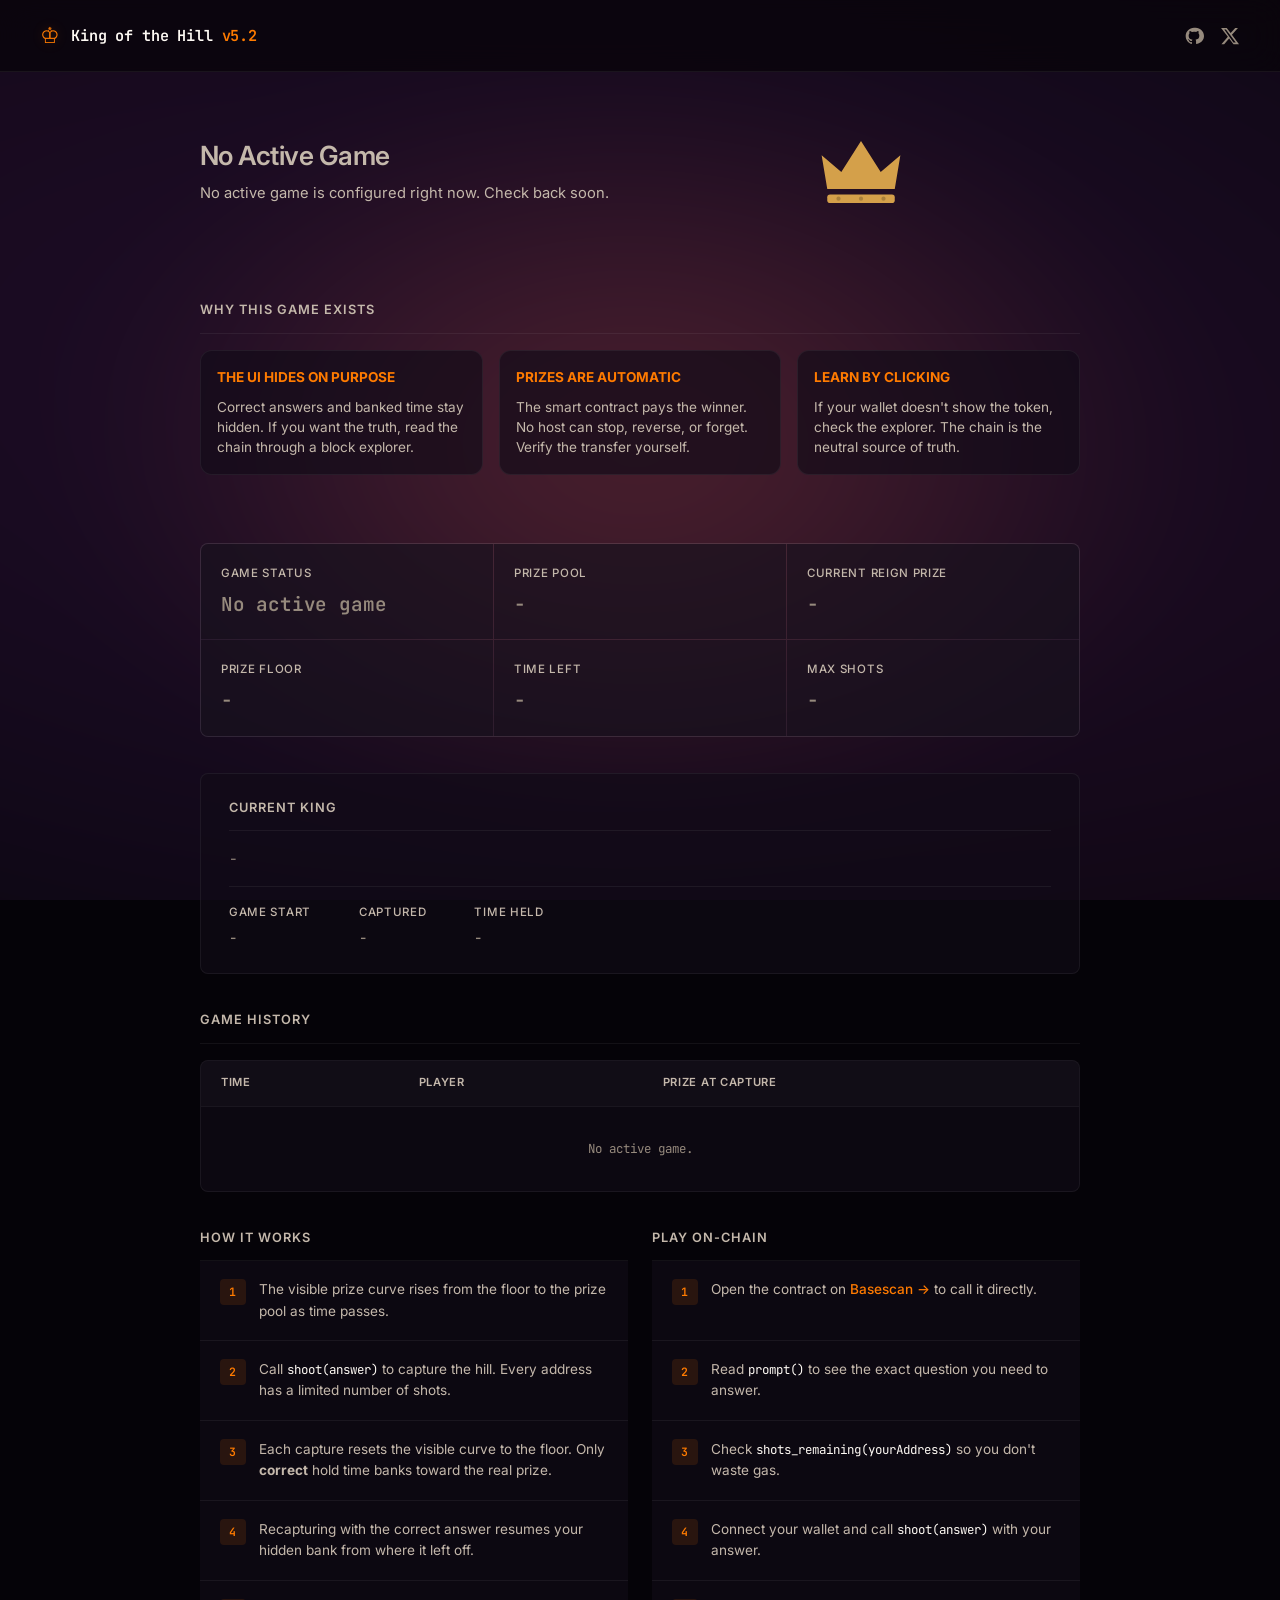
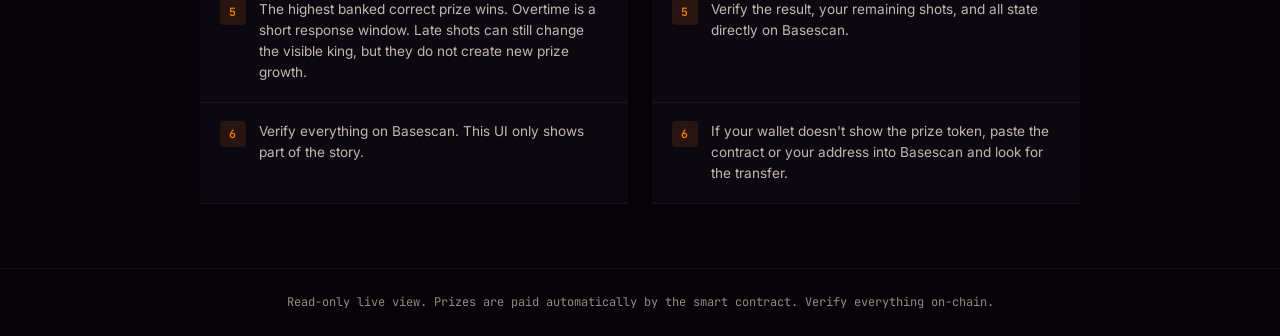
==== site/demo.html @ 146caf65 "demo: add demo.html with proposed copy and why-section" ====
<!DOCTYPE html>
<html lang="en">
<head>
  <meta charset="UTF-8" />
  <meta name="viewport" content="width=device-width, initial-scale=1.0" />
  <title>King of the Hill v5.2</title>
  <link rel="preconnect" href="https://fonts.googleapis.com">
  <link rel="preconnect" href="https://fonts.gstatic.com" crossorigin>
  <link href="https://fonts.googleapis.com/css2?family=Inter:wght@400;500;600&family=JetBrains+Mono:wght@400;500;600&display=swap" rel="stylesheet">
  <link rel="icon" type="image/svg+xml" href="favicon.svg" />
  <link rel="stylesheet" href="styles.css?v=15" />
  <style>
    .why-section { margin: 2rem 0; }
    .why-grid {
      display: grid;
      grid-template-columns: repeat(3, 1fr);
      gap: 1rem;
      margin-top: 1rem;
    }
    .why-card {
      background: var(--surface);
      border: 1px solid var(--grid-line);
      border-radius: 12px;
      padding: 1rem;
    }
    .why-card h4 {
      margin: 0 0 0.5rem;
      font-size: 0.85rem;
      text-transform: uppercase;
      color: var(--accent);
    }
    .why-card p {
      margin: 0;
      font-size: 0.85rem;
      color: var(--text-secondary);
      line-height: 1.5;
    }
    @media (max-width: 720px) {
      .why-grid { grid-template-columns: 1fr; }
    }
  </style>
  <script src="assets/ethers.umd.min.js"></script>
</head>
<body>
  <canvas id="gl"></canvas>

  <header class="site-header">
    <div class="brand">
      <span class="crown">♔</span>
      <h1>King of the Hill <span class="version">v5.2</span></h1>
    </div>
    <nav class="social-links" aria-label="Social links">
      <a href="https://github.com/jorphex/qacontract" target="_blank" rel="noopener" aria-label="GitHub">
        <svg viewBox="0 0 24 24" aria-hidden="true"><path d="M12 2C6.477 2 2 6.477 2 12c0 4.418 2.865 8.166 6.839 9.489.5.092.682-.217.682-.483 0-.237-.009-.868-.013-1.703-2.782.605-3.369-1.34-3.369-1.34-.454-1.156-1.11-1.464-1.11-1.464-.908-.62.069-.607.069-.607 1.003.07 1.531 1.03 1.531 1.03.892 1.529 2.341 1.088 2.91.832.091-.647.35-1.088.636-1.338-2.22-.253-4.555-1.11-4.555-4.943 0-1.091.39-1.984 1.03-2.683-.103-.253-.447-1.272.098-2.65 0 0 .84-.269 2.75 1.025A9.578 9.578 0 0112 6.836c.85.004 1.705.114 2.504.336 1.909-1.294 2.747-1.025 2.747-1.025.547 1.378.203 2.397.1 2.65.64.699 1.028 1.592 1.028 2.683 0 3.842-2.339 4.687-4.566 4.935.359.309.678.919.678 1.852 0 1.338-.012 2.419-.012 2.747 0 .268.18.579.688.481C21.138 20.163 24 16.418 24 12c0-5.523-4.477-10-10-10z"/></svg>
      </a>
      <a href="https://x.com/JxyHelper" target="_blank" rel="noopener" aria-label="X">
        <svg viewBox="0 0 24 24" aria-hidden="true"><path d="M18.244 2.25h3.308l-7.227 8.26 8.502 11.24H16.17l-5.214-6.817L4.99 21.75H1.68l7.73-8.835L1.254 2.25H8.08l4.713 6.231 5.45-6.231zm-1.161 17.52h1.833L7.084 4.126H5.117l10.966 15.644z"/></svg>
      </a>
    </nav>
  </header>

  <div class="site-notice">
    This UI reflects the contract's state, but always verify directly on Basescan before acting.
  </div>

  <main class="container">
    <section class="hero">
      <div class="hero-top">
        <div class="hero-text">
          <h2>Get paid to learn Web3</h2>
          <p>
            This is a live, on-chain game. Shoot the current king with an answer. Whoever holds the hill correctly for
            the longest time wins tokens. The UI won't tell you everything. That's intentional. If you want the real
            picture, read the chain through a block explorer.
          </p>
        </div>

        <div class="hero-crown" aria-label="King change animation">
          <div class="crown-wrap" id="crownWrap">
            <svg class="crown-svg" id="activeCrown" viewBox="0 0 64 64" xmlns="http://www.w3.org/2000/svg">
              <path d="M8 44 L4 20 L18 32 L32 10 L46 32 L60 20 L56 44 Z" />
              <rect x="8" y="48" width="48" height="6" rx="2" />
              <circle cx="16" cy="51" r="1.5" fill="rgba(0,0,0,0.2)" />
              <circle cx="32" cy="51" r="1.5" fill="rgba(0,0,0,0.2)" />
              <circle cx="48" cy="51" r="1.5" fill="rgba(0,0,0,0.2)" />
            </svg>
            <svg class="crack-overlay" viewBox="0 0 48 48">
              <line x1="24" y1="8" x2="20" y2="20" />
              <line x1="20" y1="20" x2="28" y2="28" />
              <line x1="20" y1="20" x2="14" y2="26" />
              <line x1="28" y1="28" x2="34" y2="36" />
            </svg>
            <div class="impact-flash"></div>
            <div class="fragment"></div>
            <div class="fragment"></div>
            <div class="fragment"></div>
            <div class="fragment"></div>
            <div class="fragment"></div>
            <svg class="new-crown" id="newCrown" viewBox="0 0 64 64" xmlns="http://www.w3.org/2000/svg">
              <path d="M8 44 L4 20 L18 32 L32 10 L46 32 L60 20 L56 44 Z" />
              <rect x="8" y="48" width="48" height="6" rx="2" />
              <circle cx="16" cy="51" r="1.5" fill="rgba(0,0,0,0.2)" />
              <circle cx="32" cy="51" r="1.5" fill="rgba(0,0,0,0.2)" />
              <circle cx="48" cy="51" r="1.5" fill="rgba(0,0,0,0.2)" />
            </svg>
          </div>
        </div>
      </div>
      <div class="hero-viz">
        <canvas id="prize-canvas"></canvas>
      </div>
    </section>

    <section class="why-section">
      <div class="section-header"><h3>Why this game exists</h3></div>
      <div class="why-grid">
        <div class="why-card">
          <h4>The UI hides on purpose</h4>
          <p>Correct answers and banked time stay hidden. If you want the truth, read the chain through a block explorer.</p>
        </div>
        <div class="why-card">
          <h4>Prizes are automatic</h4>
          <p>The smart contract pays the winner. No host can stop, reverse, or forget. Verify the transfer yourself.</p>
        </div>
        <div class="why-card">
          <h4>Learn by clicking</h4>
          <p>If your wallet doesn't show the token, check the explorer. The chain is the neutral source of truth.</p>
        </div>
      </div>
    </section>

    <section class="stats-section">
      <div class="stats-grid">
        <div class="stat-card" id="stat-status">
          <div class="stat-label">Game Status</div>
          <div class="stat-value" id="status">-</div>
        </div>
        <div class="stat-card" id="stat-pool">
          <div class="stat-label">Prize Pool</div>
          <div class="stat-value" id="pool">-</div>
        </div>
        <div class="stat-card" id="stat-prize">
          <div class="stat-label" id="prize-label">Current Reign Prize</div>
          <div class="stat-value" id="prize">-</div>
        </div>
        <div class="stat-card" id="stat-floor">
          <div class="stat-label">Prize Floor</div>
          <div class="stat-value" id="floor">-</div>
        </div>
        <div class="stat-card" id="stat-timer">
          <div class="stat-label">Time Left</div>
          <div class="stat-value" id="timer">-</div>
        </div>
        <div class="stat-card" id="stat-shots">
          <div class="stat-label">Max Shots</div>
          <div class="stat-value" id="max-shots">-</div>
        </div>
      </div>
    </section>

    <section class="king-section">
      <div class="section-header">
        <h3 id="king-heading">Current King</h3>
      </div>
      <div class="king-address" id="king">-</div>
      <div class="winner-prize" id="winner-prize">
        <span class="winner-prize-label">Winner Prize</span>
        <span class="winner-prize-value" id="winner-prize-value">-</span>
      </div>
      <div class="king-details">
        <div class="king-detail">
          <span class="king-detail-label">Game Start</span>
          <span class="king-detail-value" id="game-start">-</span>
        </div>
        <div class="king-detail">
          <span class="king-detail-label" id="king-since-label">Captured</span>
          <span class="king-detail-value" id="king-since">-</span>
        </div>
        <div class="king-detail">
          <span class="king-detail-label" id="king-held-label">Time Held</span>
          <span class="king-detail-value" id="king-held">-</span>
        </div>
      </div>
    </section>

    <section class="history-section">
      <div class="section-header">
        <h3>Game History</h3>
      </div>
      <div class="table-wrap">
        <table id="history">
          <thead>
            <tr>
              <th>Time</th>
              <th>Player</th>
              <th title="Visible prize immediately before this capture">Prize at Capture</th>
            </tr>
          </thead>
          <tbody id="history-body">
            <tr class="history-empty"><td colspan="3">No captures yet.</td></tr>
          </tbody>
        </table>
      </div>
    </section>

    <section class="rules-pair">
      <div class="section-header"><h3>How It Works</h3></div>
      <div class="section-header"><h3>Play on-chain</h3></div>

      <div class="rule-card"><span class="rule-num">1</span><p>The visible prize curve rises from the floor to the prize pool as time passes.</p></div>
      <div class="rule-card"><span class="rule-num">1</span><p>Open the contract on <a id="basescan-link" href="#" target="_blank" rel="noopener">Basescan →</a> to call it directly.</p></div>

      <div class="rule-card"><span class="rule-num">2</span><p>Call <code>shoot(answer)</code> to capture the hill. Every address has a limited number of shots.</p></div>
      <div class="rule-card"><span class="rule-num">2</span><p>Read <code>prompt()</code> to see the exact question you need to answer.</p></div>

      <div class="rule-card"><span class="rule-num">3</span><p>Each capture resets the visible curve to the floor. Only <strong>correct</strong> hold time banks toward the real prize.</p></div>
      <div class="rule-card"><span class="rule-num">3</span><p>Check <code>shots_remaining(yourAddress)</code> so you don't waste gas.</p></div>

      <div class="rule-card"><span class="rule-num">4</span><p>Recapturing with the correct answer resumes your hidden bank from where it left off.</p></div>
      <div class="rule-card"><span class="rule-num">4</span><p>Connect your wallet and call <code>shoot(answer)</code> with your answer.</p></div>

      <div class="rule-card"><span class="rule-num">5</span><p>The highest banked correct prize wins. Overtime is a short response window. Late shots can still change the visible king, but they do not create new prize growth.</p></div>
      <div class="rule-card"><span class="rule-num">5</span><p>Verify the result, your remaining shots, and all state directly on Basescan.</p></div>

      <div class="rule-card"><span class="rule-num">6</span><p>Verify everything on Basescan. This UI only shows part of the story.</p></div>
      <div class="rule-card"><span class="rule-num">6</span><p>If your wallet doesn't show the prize token, paste the contract or your address into Basescan and look for the transfer.</p></div>
    </section>
  </main>

  <footer class="site-footer">
    <p>Read-only live view. Prizes are paid automatically by the smart contract. Verify everything on-chain.</p>
  </footer>

  <script type="module" src="app.js?v=16"></script>
</body>
</html>
---- site/styles.css ----
:root {
  --bg: #050308;
  --surface: rgba(18, 12, 24, 0.65);
  --surface-hover: rgba(24, 18, 32, 0.8);
  --text: #fffbf5;
  --text-secondary: #c4b8ab;
  --text-muted: #968a7d;
  --grid-line: rgba(255, 251, 245, 0.06);
  --accent: #ff7b00;
  --accent-dim: rgba(255, 123, 0, 0.12);
  --accent-glow: rgba(255, 123, 0, 0.22);
  --gold: #d4a04a;
  --radius: 8px;
}

* {
  margin: 0;
  padding: 0;
  box-sizing: border-box;
}

html, body {
  height: 100%;
}

body {
  font-family: 'Inter', -apple-system, BlinkMacSystemFont, sans-serif;
  background: var(--bg);
  color: var(--text);
  line-height: 1.6;
  font-size: 0.9rem;
  overflow-x: hidden;
  -webkit-font-smoothing: antialiased;
}

/* Monospace for data */
.stat-value, .king-address, .king-detail-value,
.version, .rule-num {
  font-family: 'JetBrains Mono', monospace;
}

/* WebGL canvas behind everything */
#gl {
  position: fixed;
  top: 0;
  left: 0;
  width: 100%;
  height: 100%;
  z-index: 0;
  pointer-events: none;
}

/* ── Header ─────────────────────────────────────── */
.site-header {
  position: sticky;
  top: 0;
  z-index: 20;
  display: flex;
  align-items: center;
  justify-content: space-between;
  padding: 1.15rem 2.5rem;
  background: rgba(8, 5, 10, 0.75);
  backdrop-filter: blur(16px);
  -webkit-backdrop-filter: blur(16px);
  border-bottom: 1px solid var(--grid-line);
}

.brand {
  display: flex;
  align-items: center;
  gap: 0.7rem;
}

.crown {
  font-size: 1.35rem;
  color: var(--accent);
  filter: drop-shadow(0 0 6px var(--accent-glow));
}

.brand h1 {
  font-family: 'JetBrains Mono', monospace;
  font-size: 0.95rem;
  font-weight: 600;
  letter-spacing: -0.01em;
}

.version {
  color: var(--accent);
  font-weight: 600;
}

.social-links {
  display: flex;
  align-items: center;
  gap: 1rem;
}

.social-links a {
  display: flex;
  align-items: center;
  justify-content: center;
  color: var(--text-muted);
  transition: color 0.2s ease, transform 0.2s ease;
}

.social-links a:hover {
  color: var(--accent);
  transform: translateY(-1px);
}

.social-links svg {
  width: 20px;
  height: 20px;
  fill: currentColor;
}

/* ── Notice ─────────────────────────────────────── */
.site-notice {
  position: relative;
  z-index: 5;
  text-align: center;
  padding: 0.7rem 2rem;
  font-size: 0.78rem;
  color: var(--text-secondary);
  background: rgba(8, 5, 10, 0.5);
  border-bottom: 1px solid var(--grid-line);
  font-family: 'JetBrains Mono', monospace;
}

/* ── Container ──────────────────────────────────── */
.container {
  position: relative;
  z-index: 5;
  max-width: 960px;
  margin: 0 auto;
  padding: 2.5rem 2.5rem 4rem;
  display: flex;
  flex-direction: column;
  gap: 2.25rem;
}

/* ── Section Headers ────────────────────────────── */
.section-header {
  display: flex;
  align-items: center;
  justify-content: space-between;
  margin-bottom: 1rem;
  padding-bottom: 0.75rem;
  border-bottom: 1px solid var(--grid-line);
}

.section-header h3 {
  font-size: 0.8rem;
  font-weight: 600;
  text-transform: uppercase;
  letter-spacing: 0.08em;
  color: var(--text-secondary);
}

/* ── Hero ───────────────────────────────────────── */
.hero {
  display: flex;
  flex-direction: column;
  gap: 1.5rem;
}

.hero-text h2 {
  font-size: 1.65rem;
  font-weight: 600;
  letter-spacing: -0.02em;
  line-height: 1.25;
  margin-bottom: 0.6rem;
}

.hero-text p {
  font-size: 0.92rem;
  color: var(--text-secondary);
  line-height: 1.65;
  max-width: 560px;
}

.hero-top {
  display: flex;
  align-items: center;
  gap: 2rem;
}

.hero-text {
  flex: 0 1 auto;
}

.hero-crown {
  flex: 1 1 auto;
  display: flex;
  align-items: center;
  justify-content: center;
  min-width: 120px;
}

/* Crown change animation */
.crown-wrap {
  position: relative;
  width: 120px;
  height: 120px;
  display: flex;
  align-items: center;
  justify-content: center;
}

.crown-svg,
.new-crown {
  width: 90px;
  height: 90px;
  fill: var(--gold);
}

.new-crown {
  position: absolute;
  opacity: 0;
  pointer-events: none;
}

.impact-flash {
  position: absolute;
  inset: 0;
  border-radius: 50%;
  background: radial-gradient(circle, rgba(255, 123, 0, 0.35) 0%, transparent 70%);
  opacity: 0;
  pointer-events: none;
}

.crack-overlay {
  position: absolute;
  width: 90px;
  height: 90px;
  pointer-events: none;
  opacity: 0;
}

.crack-overlay line {
  stroke: rgba(255, 255, 255, 0.8);
  stroke-width: 1.5;
  stroke-linecap: round;
}

.fragment {
  position: absolute;
  width: 12px;
  height: 12px;
  background: var(--gold);
  border-radius: 1px;
  opacity: 0;
  pointer-events: none;
}

.crown-wrap.animating .impact-flash {
  animation: impactFlash 0.2s ease-out forwards;
}

@keyframes impactFlash {
  0% { opacity: 0; transform: scale(0.5); }
  40% { opacity: 1; transform: scale(1.2); }
  100% { opacity: 0; transform: scale(1.5); }
}

.crown-wrap.animating .crown-svg {
  animation: crownShake 0.35s ease-out forwards;
}

@keyframes crownShake {
  0% { transform: rotate(0deg) scale(1); opacity: 1; }
  15% { transform: rotate(-6deg) scale(1.05); }
  30% { transform: rotate(5deg) scale(1.03); }
  45% { transform: rotate(-3deg) scale(1); }
  60% { transform: rotate(0deg) scale(0.95); opacity: 0.8; }
  100% { transform: rotate(0deg) scale(0.8); opacity: 0; }
}

.crown-wrap.animating .crack-overlay {
  animation: crackAppear 0.3s ease-out 0.1s forwards;
}

@keyframes crackAppear {
  0% { opacity: 0; }
  50% { opacity: 1; }
  100% { opacity: 0; }
}

.crown-wrap.animating .fragment:nth-child(1) { animation: fragmentFly1 0.5s ease-out 0.25s forwards; }
.crown-wrap.animating .fragment:nth-child(2) { animation: fragmentFly2 0.5s ease-out 0.28s forwards; }
.crown-wrap.animating .fragment:nth-child(3) { animation: fragmentFly3 0.5s ease-out 0.31s forwards; }
.crown-wrap.animating .fragment:nth-child(4) { animation: fragmentFly4 0.5s ease-out 0.34s forwards; }
.crown-wrap.animating .fragment:nth-child(5) { animation: fragmentFly5 0.5s ease-out 0.37s forwards; }

@keyframes fragmentFly1 {
  0% { opacity: 1; transform: translate(0, 0) rotate(0deg) scale(1); }
  100% { opacity: 0; transform: translate(-42px, -33px) rotate(90deg) scale(0.4); }
}
@keyframes fragmentFly2 {
  0% { opacity: 1; transform: translate(0, 0) rotate(0deg) scale(1); }
  100% { opacity: 0; transform: translate(37px, -30px) rotate(-70deg) scale(0.3); }
}
@keyframes fragmentFly3 {
  0% { opacity: 1; transform: translate(0, 0) rotate(0deg) scale(1); }
  100% { opacity: 0; transform: translate(-33px, 27px) rotate(120deg) scale(0.5); }
}
@keyframes fragmentFly4 {
  0% { opacity: 1; transform: translate(0, 0) rotate(0deg) scale(1); }
  100% { opacity: 0; transform: translate(45px, 22px) rotate(-110deg) scale(0.35); }
}
@keyframes fragmentFly5 {
  0% { opacity: 1; transform: translate(0, 0) rotate(0deg) scale(1); }
  100% { opacity: 0; transform: translate(0px, -45px) rotate(45deg) scale(0.45); }
}

.crown-wrap.animating .new-crown {
  animation: newCrownIn 0.5s ease-out 0.6s forwards;
}

@keyframes newCrownIn {
  0% { opacity: 0; transform: translateY(8px) scale(0.9); }
  100% { opacity: 1; transform: translateY(0) scale(1); }
}

.hero-viz {
  width: 100%;
  aspect-ratio: 21 / 9;
  background: var(--surface);
  border: 1px solid var(--grid-line);
  border-radius: var(--radius);
  overflow: hidden;
}

.hero-viz canvas {
  width: 100%;
  height: 100%;
  display: block;
}

/* ── Stats Grid ─────────────────────────────────── */
.stats-grid {
  display: grid;
  grid-template-columns: repeat(3, 1fr);
  gap: 1px;
  background: var(--grid-line);
  border: 1px solid var(--grid-line);
  border-radius: var(--radius);
  overflow: hidden;
}

.stat-card {
  background: var(--surface);
  padding: 1.25rem 1.25rem;
  display: flex;
  flex-direction: column;
  gap: 0.4rem;
}

.stat-label {
  font-size: 0.72rem;
  font-weight: 500;
  text-transform: uppercase;
  letter-spacing: 0.06em;
  color: var(--text-secondary);
}

.stat-value {
  font-size: 1.2rem;
  font-weight: 600;
  letter-spacing: -0.01em;
  color: var(--text);
}

.stat-value.live {
  color: var(--accent);
}

/* ── King Section ───────────────────────────────── */
.king-section {
  background: var(--surface);
  border: 1px solid var(--grid-line);
  border-radius: var(--radius);
  padding: 1.5rem 1.75rem;
}

.king-address {
  font-size: 0.9rem;
  color: var(--accent);
  letter-spacing: 0.01em;
  font-family: 'JetBrains Mono', monospace;
  margin-bottom: 1rem;
}

.king-details {
  display: flex;
  gap: 3rem;
  margin-top: 1rem;
  padding-top: 1rem;
  border-top: 1px solid var(--grid-line);
}

.king-detail {
  display: flex;
  flex-direction: column;
  gap: 0.3rem;
}

.king-detail-label {
  font-size: 0.72rem;
  font-weight: 500;
  text-transform: uppercase;
  letter-spacing: 0.06em;
  color: var(--text-secondary);
}

.king-detail-value {
  font-size: 0.88rem;
  font-weight: 500;
  color: var(--text);
}

.king-section.ended .king-details {
  display: none;
}

.winner-prize {
  display: none;
  flex-direction: column;
  gap: 0.35rem;
  margin-top: 0.75rem;
}

.king-section.ended .winner-prize {
  display: flex;
}

.winner-prize-label {
  font-size: 0.72rem;
  font-weight: 500;
  text-transform: uppercase;
  letter-spacing: 0.06em;
  color: var(--text-secondary);
}

.winner-prize-value {
  font-size: 1.25rem;
  font-weight: 600;
  color: var(--accent);
  font-family: 'JetBrains Mono', monospace;
}

/* ── Idle State ─────────────────────────────────── */
body.idle .site-notice,
body.idle .hero-viz {
  display: none;
}

body.idle .stat-value,
body.idle .king-address,
body.idle .king-detail-value {
  color: var(--text-muted);
}

body.idle .hero-text h2 {
  color: var(--text-secondary);
}

/* ── History Table ──────────────────────────────── */
.table-wrap {
  background: var(--surface);
  border: 1px solid var(--grid-line);
  border-radius: var(--radius);
  overflow: hidden;
}

.table-wrap table {
  width: 100%;
  border-collapse: collapse;
  font-size: 0.85rem;
}

.table-wrap thead th {
  text-align: left;
  padding: 0.85rem 1.25rem;
  font-size: 0.7rem;
  font-weight: 600;
  text-transform: uppercase;
  letter-spacing: 0.06em;
  color: var(--text-secondary);
  background: rgba(255, 251, 245, 0.02);
  border-bottom: 1px solid var(--grid-line);
}

.table-wrap tbody tr:not(:last-child) td {
  border-bottom: 1px solid var(--grid-line);
}

.table-wrap td {
  padding: 0.95rem 1.25rem;
  color: var(--text-secondary);
  font-family: 'JetBrains Mono', monospace;
  font-size: 0.78rem;
}

.table-wrap td:first-child {
  color: var(--text-muted);
}

.history-prize {
  color: var(--accent);
}

.ot-badge {
  display: inline-block;
  font-size: 0.6rem;
  font-weight: 600;
  color: var(--accent);
  background: var(--accent-dim);
  border-radius: 3px;
  padding: 0.1rem 0.35rem;
  margin-left: 0.35rem;
  vertical-align: middle;
}

.history-empty td {
  text-align: center;
  color: var(--text-muted);
  padding: 2rem;
}

/* ── Rules Pair ─────────────────────────────────── */
.rules-pair {
  display: grid;
  grid-template-columns: 1fr 1fr;
  gap: 0 1.5rem;
}

.rules-pair > .section-header {
  margin-bottom: 0;
}

.rule-card {
  background: var(--surface);
  padding: 1.15rem 1.25rem;
  display: flex;
  gap: 0.85rem;
  align-items: flex-start;
  border-bottom: 1px solid var(--grid-line);
}

.rule-num {
  flex-shrink: 0;
  width: 1.6rem;
  height: 1.6rem;
  display: flex;
  align-items: center;
  justify-content: center;
  font-size: 0.72rem;
  font-weight: 600;
  color: var(--accent);
  background: var(--accent-dim);
  border-radius: 4px;
}

.rule-card p {
  font-size: 0.85rem;
  color: var(--text-secondary);
  line-height: 1.55;
}

.rule-card code {
  font-family: 'JetBrains Mono', monospace;
  color: var(--text);
  font-size: 0.78rem;
}

.rule-card a {
  color: var(--accent);
  font-weight: 500;
  text-decoration: none;
}

.rule-card a:hover {
  text-decoration: underline;
}

/* ── Footer ─────────────────────────────────────── */
.site-footer {
  position: relative;
  z-index: 5;
  text-align: center;
  padding: 1.5rem 2rem;
  font-size: 0.75rem;
  color: var(--text-muted);
  border-top: 1px solid var(--grid-line);
  font-family: 'JetBrains Mono', monospace;
}

/* ── Responsive ─────────────────────────────────── */
@media (max-width: 768px) {
  .container {
    padding: 2rem 1.5rem 3rem;
    gap: 1.75rem;
  }

  .stats-grid {
    grid-template-columns: repeat(2, 1fr);
  }

  .rules-pair {
    gap: 0 0.75rem;
  }

  .rule-card {
    padding: 1rem;
  }

  .hero-text h2 {
    font-size: 1.35rem;
  }

  .hero-viz {
    aspect-ratio: 16 / 9;
  }

  .hero-top {
    flex-direction: column;
    gap: 1.25rem;
  }

  .hero-crown {
    display: none;
  }

  .king-details {
    gap: 2rem;
  }

  .site-header {
    padding: 1rem 1.5rem;
  }
}

@media (max-width: 520px) {
  .stats-grid {
    grid-template-columns: 1fr 1fr;
    gap: 0.75rem;
  }

  .stat-card {
    padding: 1rem;
  }

  .stat-value {
    font-size: 1rem;
  }

  .king-details {
    flex-direction: column;
    gap: 1rem;
  }
}
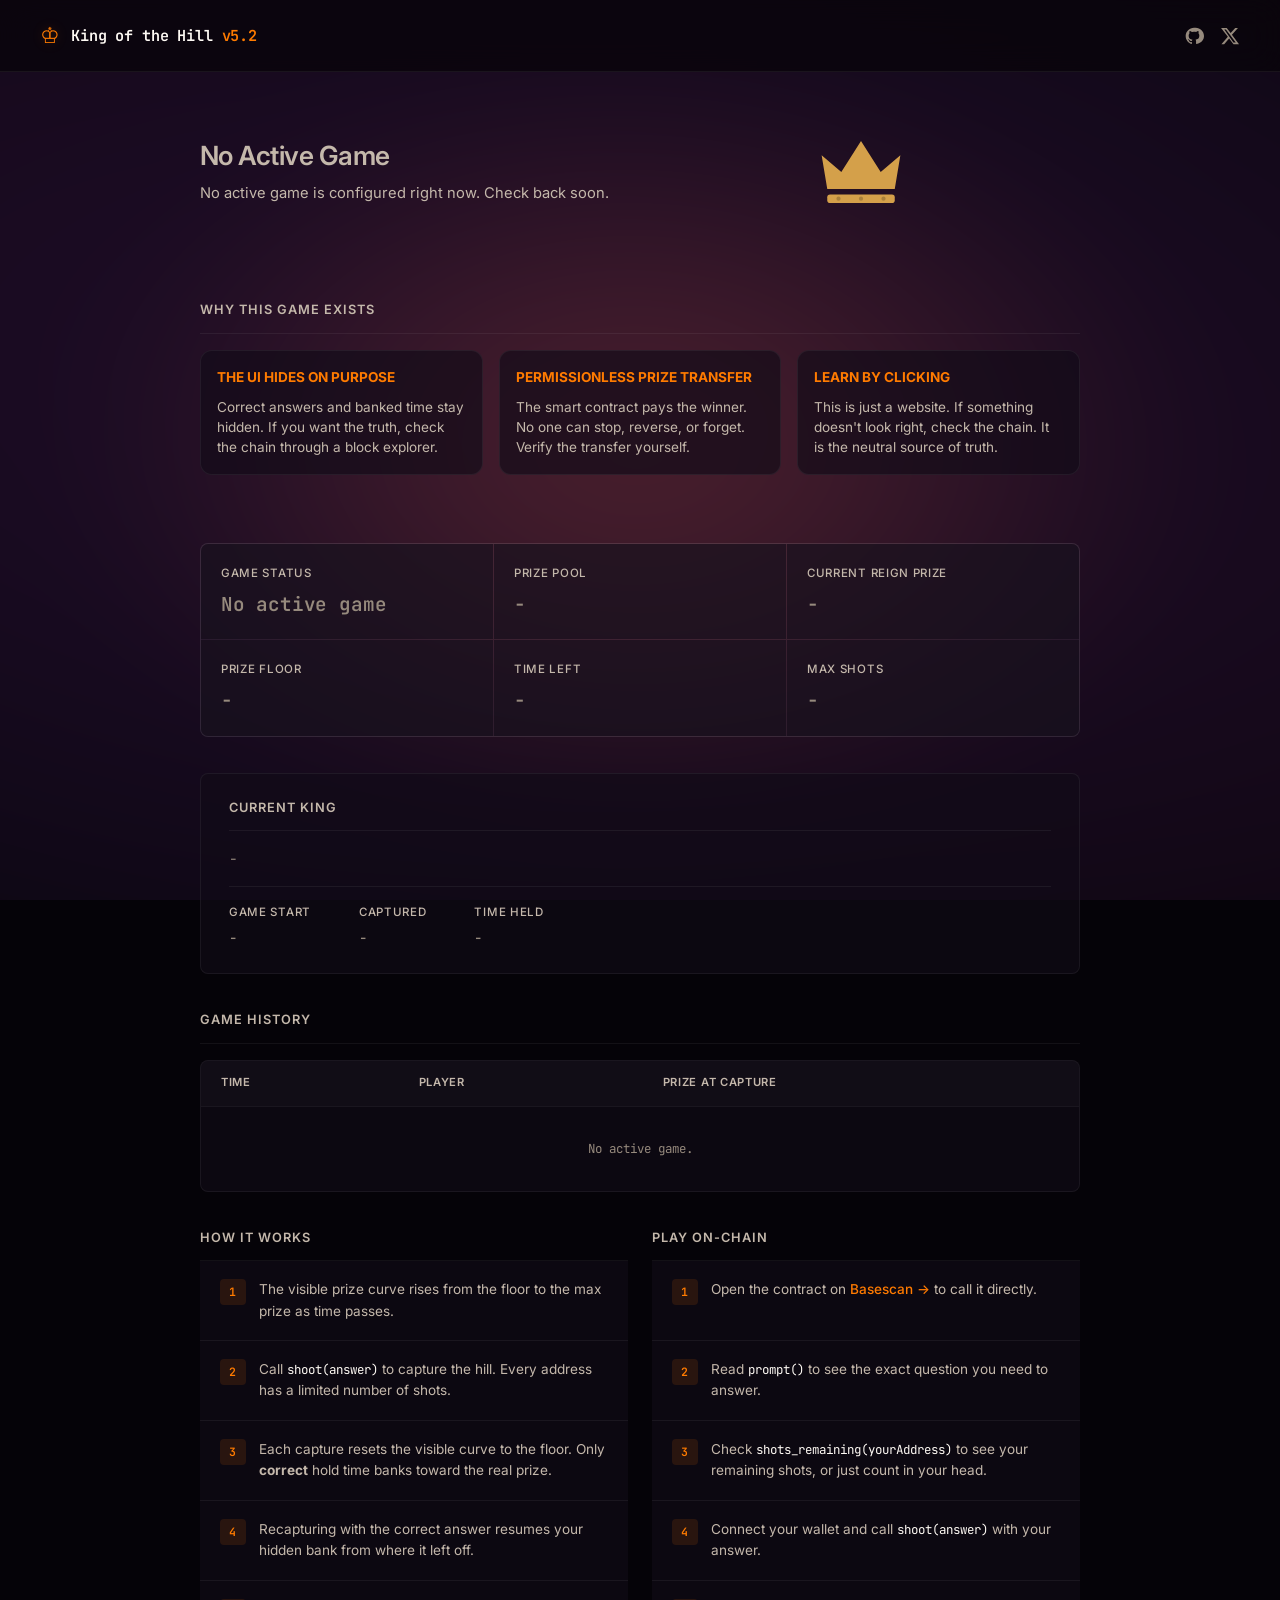
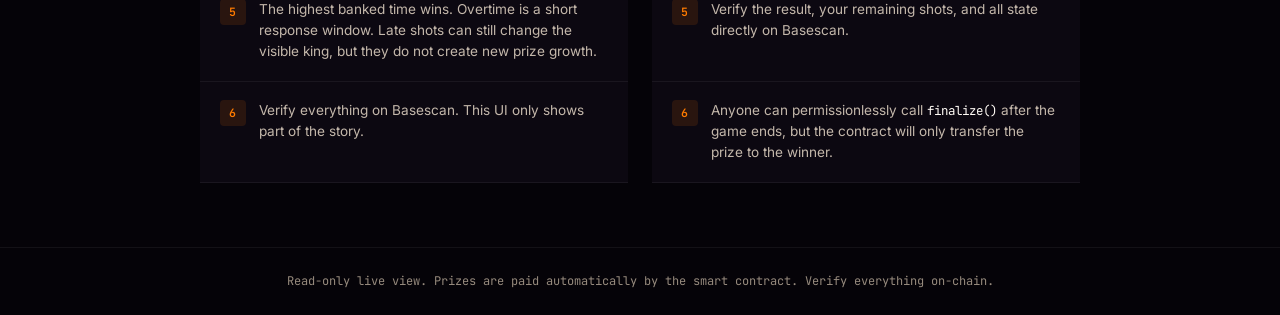
==== commit 5272120c: "demo: apply updated copy drafts" ====
--- a/site/demo.html
+++ b/site/demo.html
@@ -69,9 +69,9 @@
         <div class="hero-text">
           <h2>Get paid to learn Web3</h2>
           <p>
-            This is a live, on-chain game. Shoot the current king with an answer. Whoever holds the hill correctly for
-            the longest time wins tokens. The UI won't tell you everything. That's intentional. If you want the real
-            picture, read the chain through a block explorer.
+            This is a live, on-chain game. Shoot the current king with the correct answer. Whoever holds the hill for
+            the longest cumulative time with correct answers wins. The UI won't tell you everything, which is
+            intentional. If you want the full picture, check the chain.
           </p>
         </div>
 
@@ -116,15 +116,15 @@
       <div class="why-grid">
         <div class="why-card">
           <h4>The UI hides on purpose</h4>
-          <p>Correct answers and banked time stay hidden. If you want the truth, read the chain through a block explorer.</p>
+          <p>Correct answers and banked time stay hidden. If you want the truth, check the chain through a block explorer.</p>
         </div>
         <div class="why-card">
-          <h4>Prizes are automatic</h4>
-          <p>The smart contract pays the winner. No host can stop, reverse, or forget. Verify the transfer yourself.</p>
+          <h4>Permissionless prize transfer</h4>
+          <p>The smart contract pays the winner. No one can stop, reverse, or forget. Verify the transfer yourself.</p>
         </div>
         <div class="why-card">
           <h4>Learn by clicking</h4>
-          <p>If your wallet doesn't show the token, check the explorer. The chain is the neutral source of truth.</p>
+          <p>This is just a website. If something doesn't look right, check the chain. It is the neutral source of truth.</p>
         </div>
       </div>
     </section>
@@ -207,23 +207,23 @@
       <div class="section-header"><h3>How It Works</h3></div>
       <div class="section-header"><h3>Play on-chain</h3></div>
 
-      <div class="rule-card"><span class="rule-num">1</span><p>The visible prize curve rises from the floor to the prize pool as time passes.</p></div>
+      <div class="rule-card"><span class="rule-num">1</span><p>The visible prize curve rises from the floor to the max prize as time passes.</p></div>
       <div class="rule-card"><span class="rule-num">1</span><p>Open the contract on <a id="basescan-link" href="#" target="_blank" rel="noopener">Basescan →</a> to call it directly.</p></div>
 
       <div class="rule-card"><span class="rule-num">2</span><p>Call <code>shoot(answer)</code> to capture the hill. Every address has a limited number of shots.</p></div>
       <div class="rule-card"><span class="rule-num">2</span><p>Read <code>prompt()</code> to see the exact question you need to answer.</p></div>
 
       <div class="rule-card"><span class="rule-num">3</span><p>Each capture resets the visible curve to the floor. Only <strong>correct</strong> hold time banks toward the real prize.</p></div>
-      <div class="rule-card"><span class="rule-num">3</span><p>Check <code>shots_remaining(yourAddress)</code> so you don't waste gas.</p></div>
+      <div class="rule-card"><span class="rule-num">3</span><p>Check <code>shots_remaining(yourAddress)</code> to see your remaining shots, or just count in your head.</p></div>
 
       <div class="rule-card"><span class="rule-num">4</span><p>Recapturing with the correct answer resumes your hidden bank from where it left off.</p></div>
       <div class="rule-card"><span class="rule-num">4</span><p>Connect your wallet and call <code>shoot(answer)</code> with your answer.</p></div>
 
-      <div class="rule-card"><span class="rule-num">5</span><p>The highest banked correct prize wins. Overtime is a short response window. Late shots can still change the visible king, but they do not create new prize growth.</p></div>
+      <div class="rule-card"><span class="rule-num">5</span><p>The highest banked time wins. Overtime is a short response window. Late shots can still change the visible king, but they do not create new prize growth.</p></div>
       <div class="rule-card"><span class="rule-num">5</span><p>Verify the result, your remaining shots, and all state directly on Basescan.</p></div>
 
       <div class="rule-card"><span class="rule-num">6</span><p>Verify everything on Basescan. This UI only shows part of the story.</p></div>
-      <div class="rule-card"><span class="rule-num">6</span><p>If your wallet doesn't show the prize token, paste the contract or your address into Basescan and look for the transfer.</p></div>
+      <div class="rule-card"><span class="rule-num">6</span><p>Anyone can permissionlessly call <code>finalize()</code> after the game ends, but the contract will only transfer the prize to the winner.</p></div>
     </section>
   </main>
 
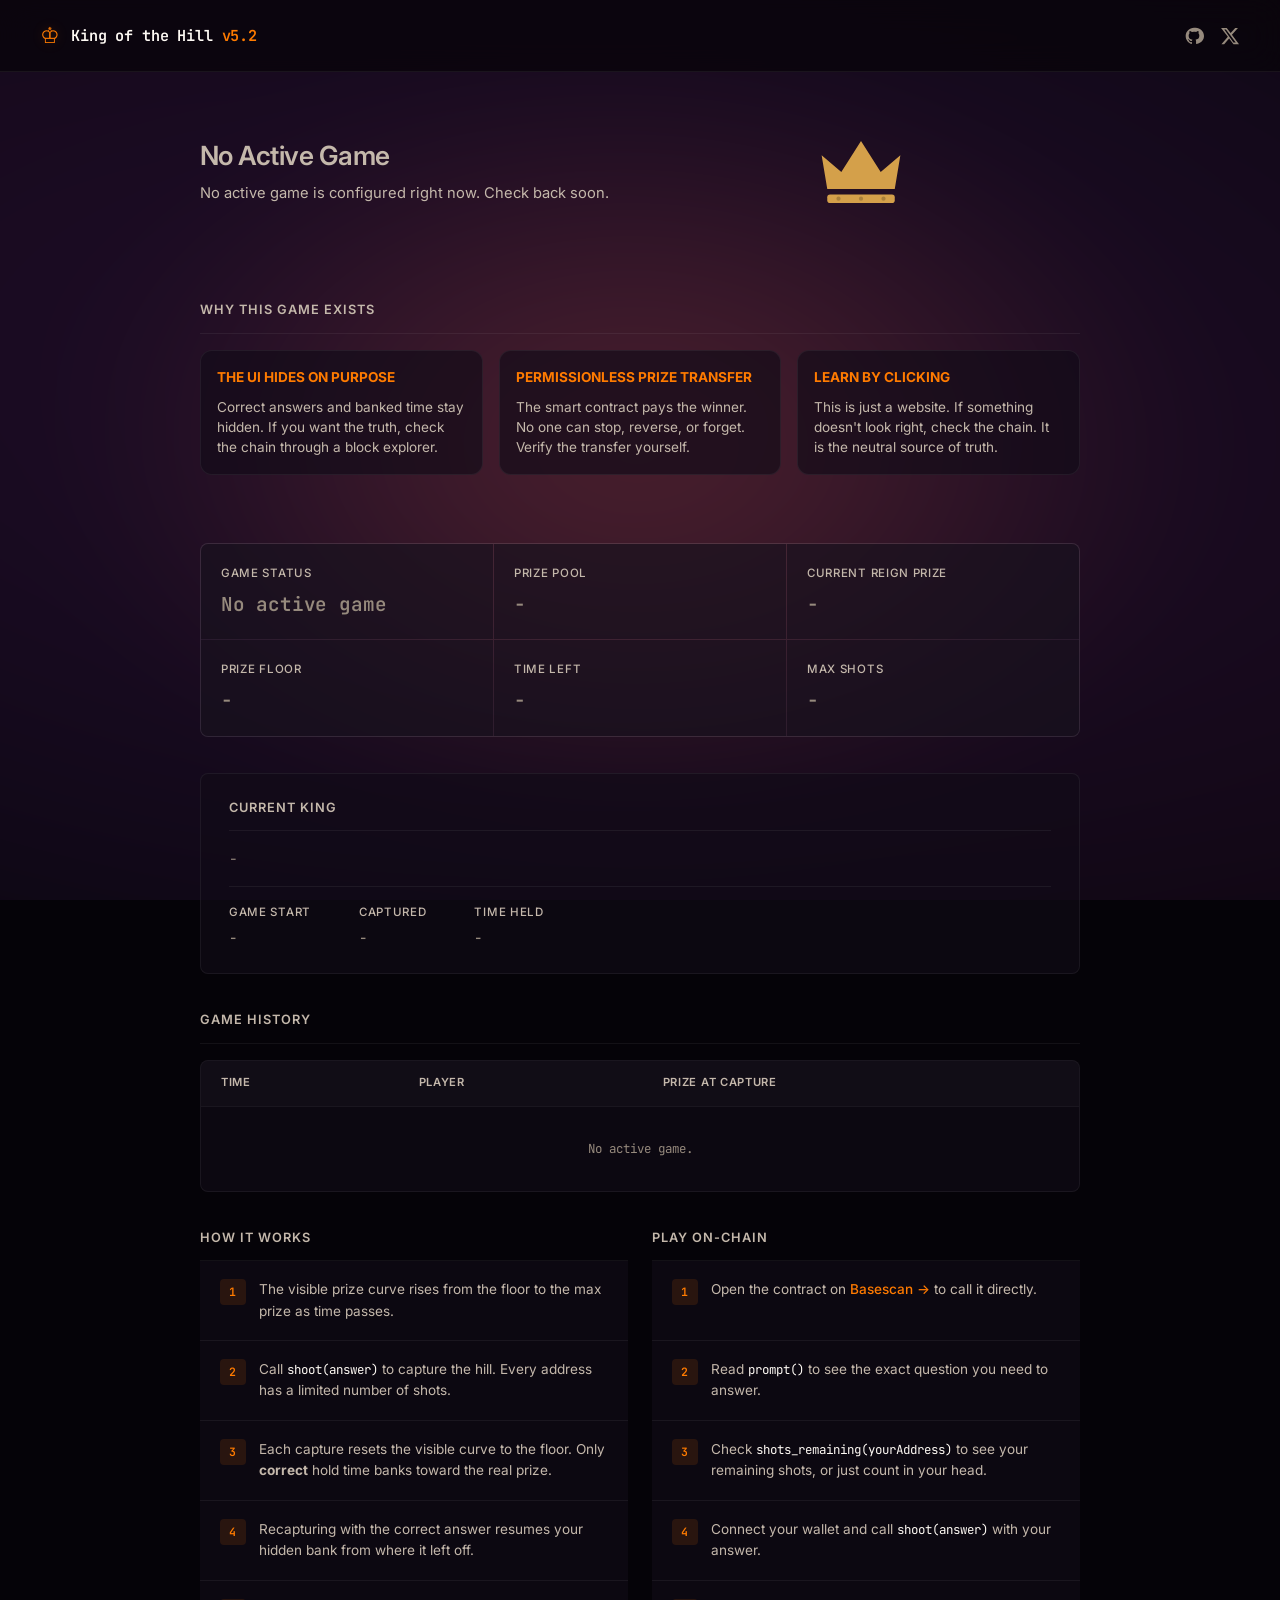
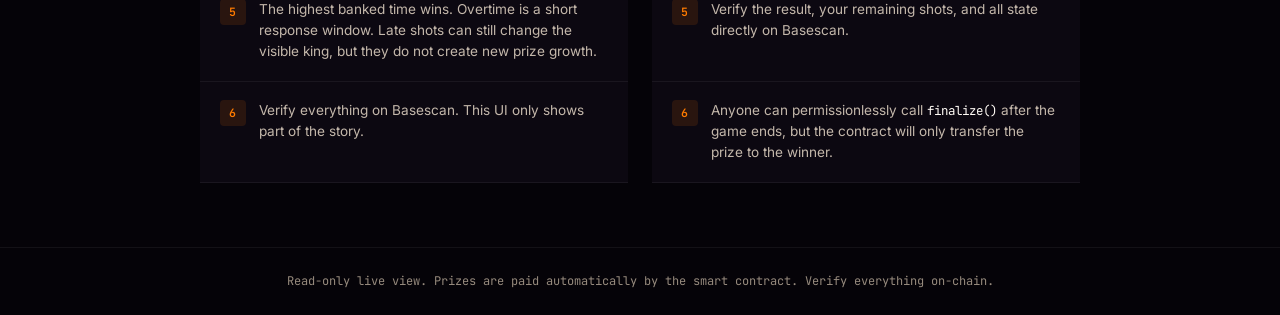
==== commit 363d49dd: "demo: tweak hero wording" ====
--- a/site/demo.html
+++ b/site/demo.html
@@ -69,9 +69,9 @@
         <div class="hero-text">
           <h2>Get paid to learn Web3</h2>
           <p>
-            This is a live, on-chain game. Shoot the current king with the correct answer. Whoever holds the hill for
-            the longest cumulative time with correct answers wins. The UI won't tell you everything, which is
-            intentional. If you want the full picture, check the chain.
+            This is a live, on-chain game. Shoot the current king with the correct answer. Whoever holds the hill with
+            the longest cumulative correct answer time wins. The UI won't tell you everything, which is intentional.
+            If you want the full picture, check the chain.
           </p>
         </div>
 
